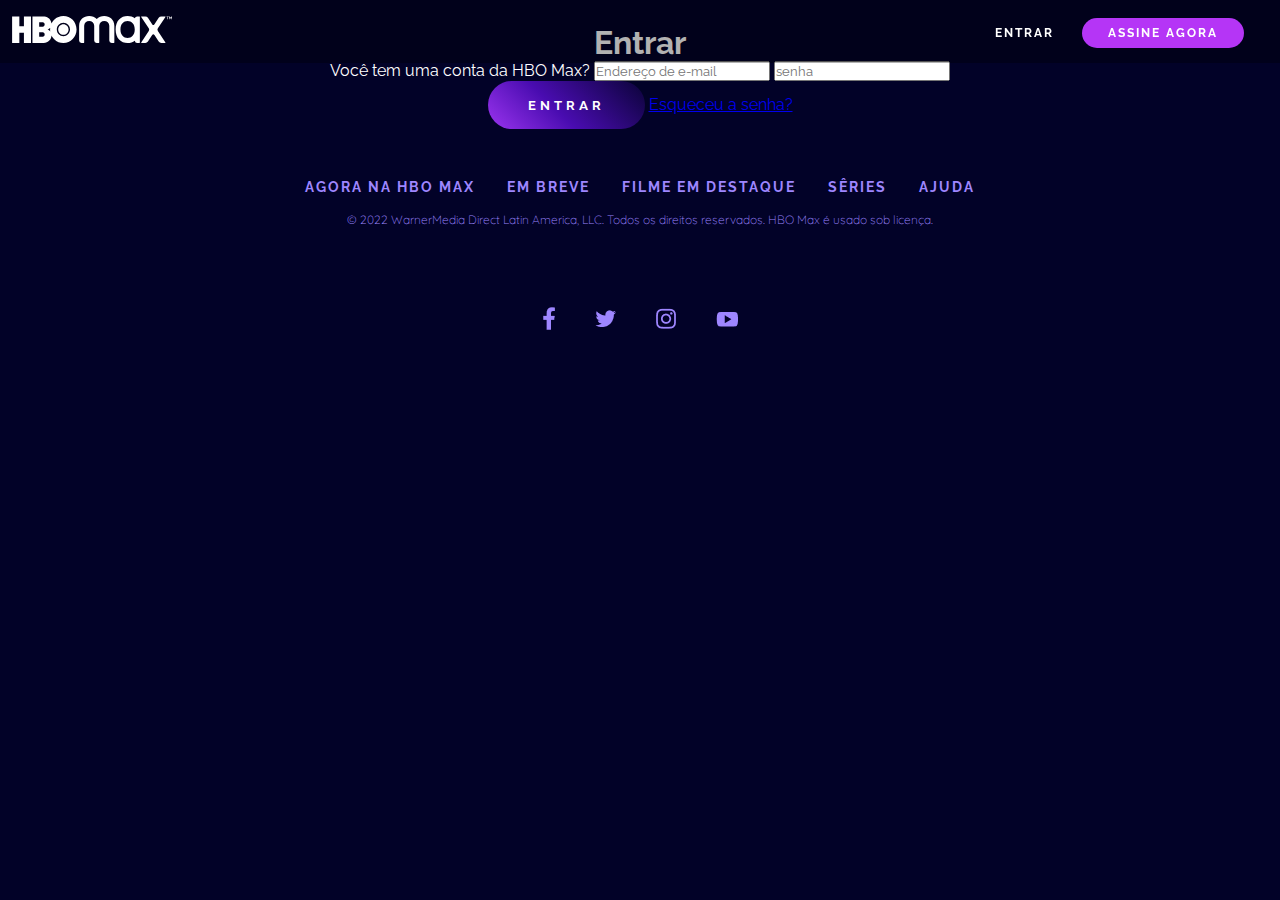
==== signIn.html @ 20169ed2 "criei o login" ====
<!DOCTYPE html>
<html lang="pt-br">
<head>
    <meta charset="UTF-8">
    <meta http-equiv="X-UA-Compatible" content="IE=edge">
    <meta name="viewport" content="width=device-width, initial-scale=1.0">
    <link rel="stylesheet" href="./assets/css/index.css">
    <title>HBO Max</title>
</head>
<body>

    <!-- //// MENU //// -->

    <nav class="menu">
        <a href="index.html" class="menu__logo">
            <img
              src="assets/images/hbo-logo.svg"
              alt="Logotipo HBOMax com o nome da marca"
              class="menu__logo-image"
            />
        </a>
        <div>
            <a href="./signIn.html" class="menu__item">Entrar</a>
            <a href="#subscription" class="menu__item menu__item--button button">Assine Agora</a>
        </div>
    </nav>

    <!-- //// MAIN CORPO //// -->

    <main class="content">

        <!-- //// FORMULARIO FOR LOGIN //// -->

        <form class="login container">
            <h1 class="login__title">Entrar</h1>

            <label class="login__label"> Você tem uma conta da HBO Max? </label>

            <input class="login__field"
              type="email"
              name="email"
              id="email"
              placeholder="Endereço de e-mail"
            >
            <input class="login__field"
              type="password"
              name="password"
              id="password" 
              minlength="8"
              placeholder="senha"
            >
            <div class="login__actions">
                <button type="submit" class="button button--gradient">Entrar</button>
                <a class="login__link" href="#">Esqueceu a senha?</a>
            </div>
        </form>
    </main>
    <!-- //// FOOTER RODA-PÊ //// -->
    <footer class="footer container">
        <nav>
            <a class="footer__link" href="https://www.hbomax.com/br/pt/sitemap">Agora na hbo max</a>
            <a class="footer__link" href="https://www.hbomax.com/br/pt/coming-soon">em breve</a>
            <a class="footer__link" href="https://www.hbomax.com/br/pt/feature">filme em destaque</a>
            <a class="footer__link" href="https://www.hbomax.com/br/pt/series">sêries</a>
            <a class="footer__link" href="https://help.hbomax.com/br">ajuda</a>
        </nav>
        <p class="text--small footer__legal">
            © 2022 WarnerMedia Direct Latin America, LLC. Todos os direitos
        reservados. HBO Max é usado sob licença.
        </p>
        <nav class="footer__social">
            <a href="https://www.facebook.com/HBOMaxBr/"class="footer__social-link">
                <img src="assets/images/fb_0.png" alt="Facebook" />
            </a>
            <a href="https://twitter.com/HBOMaxBR" class="footer__social-link">
                <img src="assets/images/twitter_0.png" alt="Twitter" />
            </a>
            <a href="https://www.instagram.com/hbomaxbr/" class="footer__social-link">
                <img src="assets/images/instagram_0.png" alt="Instagram" />
            </a>
            <a href="https://www.youtube.com/c/hbomaxbr" class="footer__social-link">
                <img src="assets/images/youtube_0.png" alt="Youtube" />
            </a>
        </nav>
    </footer>
</body>
</html>
---- assets/css/index.css ----
@import url(./global.css);
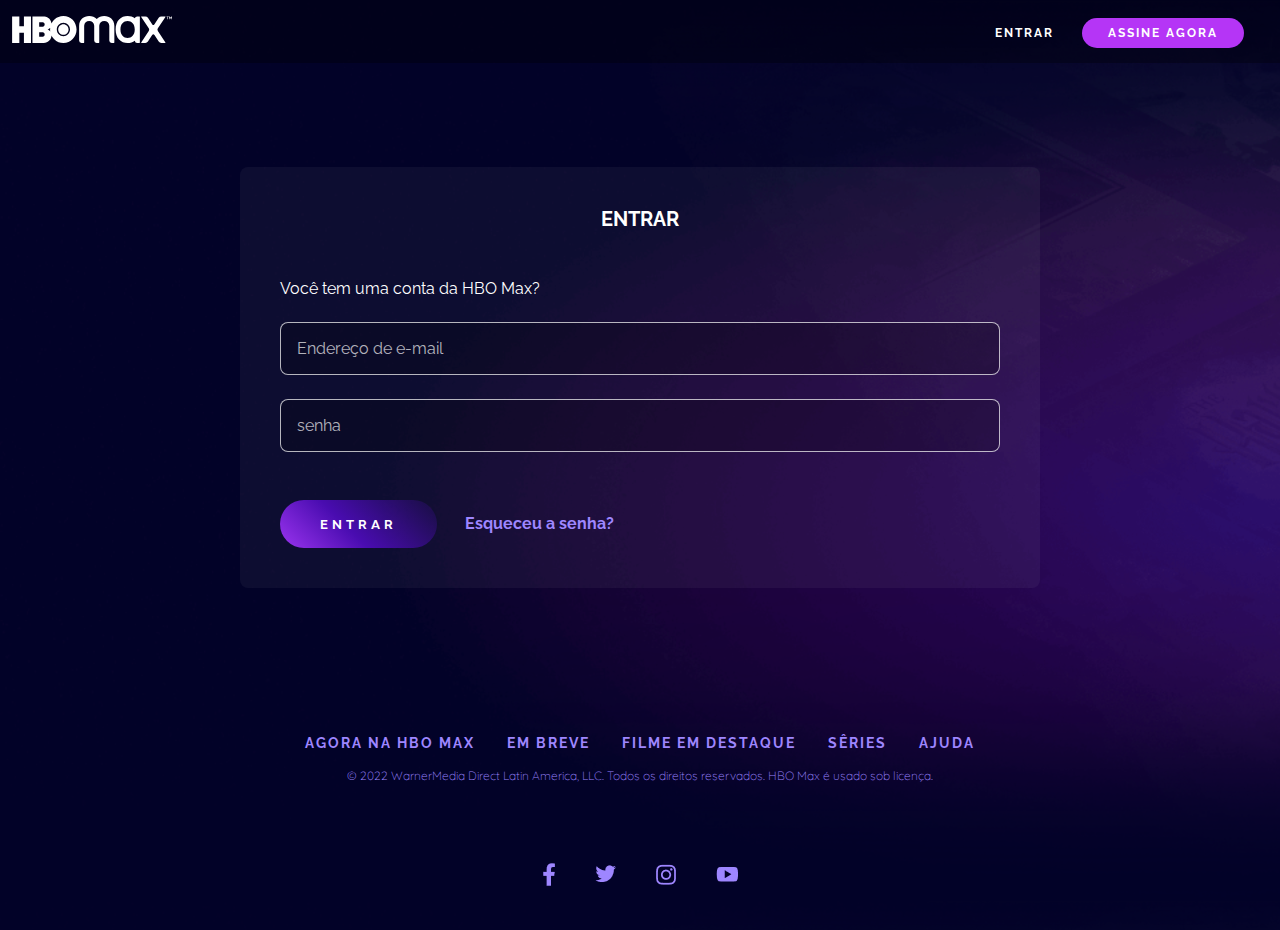
==== commit a76169c6: "terminei" ====
--- a/signIn.html
+++ b/signIn.html
@@ -4,7 +4,7 @@
     <meta charset="UTF-8">
     <meta http-equiv="X-UA-Compatible" content="IE=edge">
     <meta name="viewport" content="width=device-width, initial-scale=1.0">
-    <link rel="stylesheet" href="./assets/css/index.css">
+    <link rel="stylesheet" href="./assets/css/signIn.css">
     <title>HBO Max</title>
 </head>
 <body>
--- a/assets/css/signIn.css
+++ b/assets/css/signIn.css
@@ -0,0 +1,96 @@
+@import url(./global.css);
+
+body {
+    background-image: url(../images/background-movies-series.png);
+    background-size: cover;
+    height: 100vh;
+}
+
+.menu{
+    position: relative;
+}
+
+.content {
+    display: flex;
+    justify-content: center;
+    align-items: center;
+    font-family: "Quicksand", cursive;
+    width: 100%;
+    height: 70%;
+    padding: 24px;
+}
+
+.container{
+    max-width: 1200px;
+    padding: 40px;
+    text-align: center;
+    margin: 0 auto;
+}
+/* |||| FORM |||| */
+.login{
+    width: 100%;
+    width: 800px;
+    border-radius: 8px;
+    background: var( --form-bg-color);
+    color: var(--text-color);
+    display: flex;
+    flex-direction: column;
+    gap: 24px;
+}
+
+.login__title{
+    text-transform: uppercase;
+    text-align: center;
+    font-size: 20px;
+    margin-bottom: 24px;
+}
+
+.login__label{   
+    text-align: left;
+}
+
+.login__field{
+    background: var(--form-field-bg-color);
+    border: var(--form-field-border);
+    border-radius: 8px;
+    padding: 16px;
+    font-size: 1rem;
+}
+
+.login__field::placeholder{
+    color: var(--form-field-placeholder);
+}
+
+.login__field:invalid{
+    border-color: var(--form-field-error);
+}
+
+.login__actions {
+    margin-top: 24px;
+    text-align: left;
+}
+  
+.login__link {
+    color: var(--link-color);
+    text-decoration: none;
+    margin-left: 24px;
+    font-weight: bold;
+}
+  
+/* |||| Media Queries |||| */
+  
+@media screen and (max-width: 480px) {
+  body {
+    height: auto;
+  }
+
+  .login__actions .button {
+    display: block;
+    margin-bottom: 24px;
+  }
+
+  .login__link {
+    margin: 0;
+  }
+}
+  